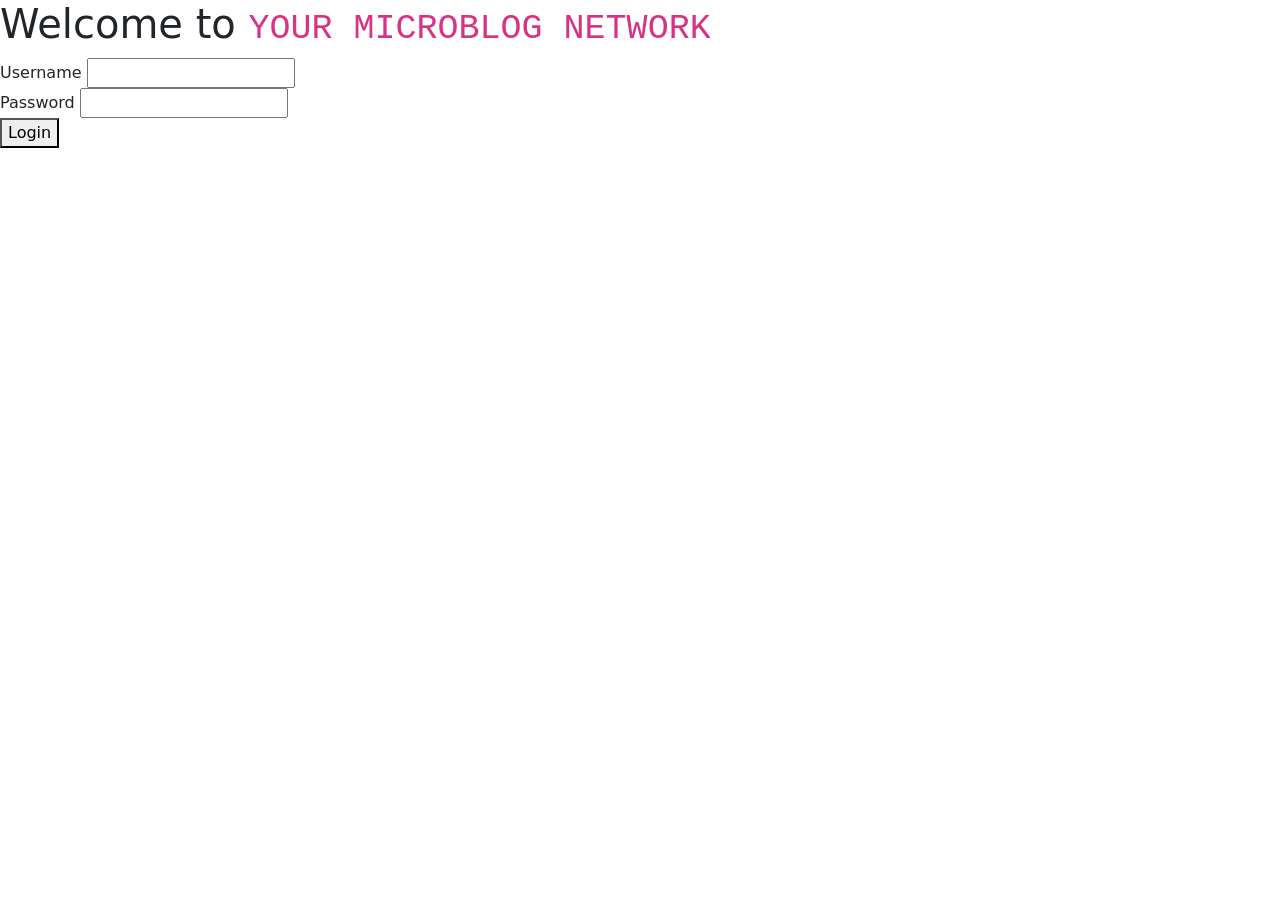
==== microbloglite-frontend/index.html @ 0294b579 "initial commit" ====
<!DOCTYPE html>
<html lang="en">
<head>
    <meta charset="UTF-8">
    <meta http-equiv="X-UA-Compatible" content="IE=edge">
    <meta name="viewport" content="width=device-width, initial-scale=1.0">

    <!-- Bootstrap -->
    <link href="https://cdn.jsdelivr.net/npm/bootstrap@5.3.0/dist/css/bootstrap.min.css" rel="stylesheet"
        integrity="sha384-9ndCyUaIbzAi2FUVXJi0CjmCapSmO7SnpJef0486qhLnuZ2cdeRhO02iuK6FUUVM" crossorigin="anonymous">
    <script src="https://cdn.jsdelivr.net/npm/bootstrap@5.3.0/dist/js/bootstrap.bundle.min.js"
        integrity="sha384-geWF76RCwLtnZ8qwWowPQNguL3RmwHVBC9FhGdlKrxdiJJigb/j/68SIy3Te4Bkz"
        crossorigin="anonymous"></script>

    <!-- Global CSS (CSS rules you want applied to all pages) -->
    <link rel="stylesheet" href="global.css">

    <!-- Page-specific CSS -->
    <link rel="stylesheet" href="landing.css">

    <title>Login to the Microblog Network!</title>

    <!-- Run BEFORE page is finished loading (before window.onload - don't add the `defer` attribute): -->
    <script src="./auth.js"></script>
    <script>
        // If the user IS logged in, redirect to posts.html
        if (isLoggedIn() === true) window.location.replace("posts.html");
    </script>
</head>
<body>

    <header>
        <h1>Welcome to <code>YOUR MICROBLOG NETWORK</code></h1>
    </header>

    <main>

        <form id="login">
            <div>
                <label for="username">Username</label>
                <input type="text" id="username" minlength="3">
            </div>

            <div>
                <label for="password">Password</label>
                <input type="password" id="password" minlength="6">
            </div>

            <button id="loginButton" type="submit">Login</button>
        </form>

    </main>

    <footer></footer>

    <!-- Page-specific code -->
    <script src="landing.js"></script>
</body>
</html>
---- microbloglite-frontend/global.css ----
/* Global CSS for all pages */

* {
    /* Sizing helper: See Workbook 1b, page 2-33. */
    box-sizing: border-box;

    /* 
       Vizualization helper: While styling or debugging your HTML & CSS, 
       uncomment the rule below to see all the boxes on your page more
       clearly! (Remove this outline before submitting: users won't 
       want to see it!)
    */
    /* outline: 1px dotted red; */
}

:root {
    font-size: 1rem;
}
---- microbloglite-frontend/landing.css ----
/* Landing Page CSS */
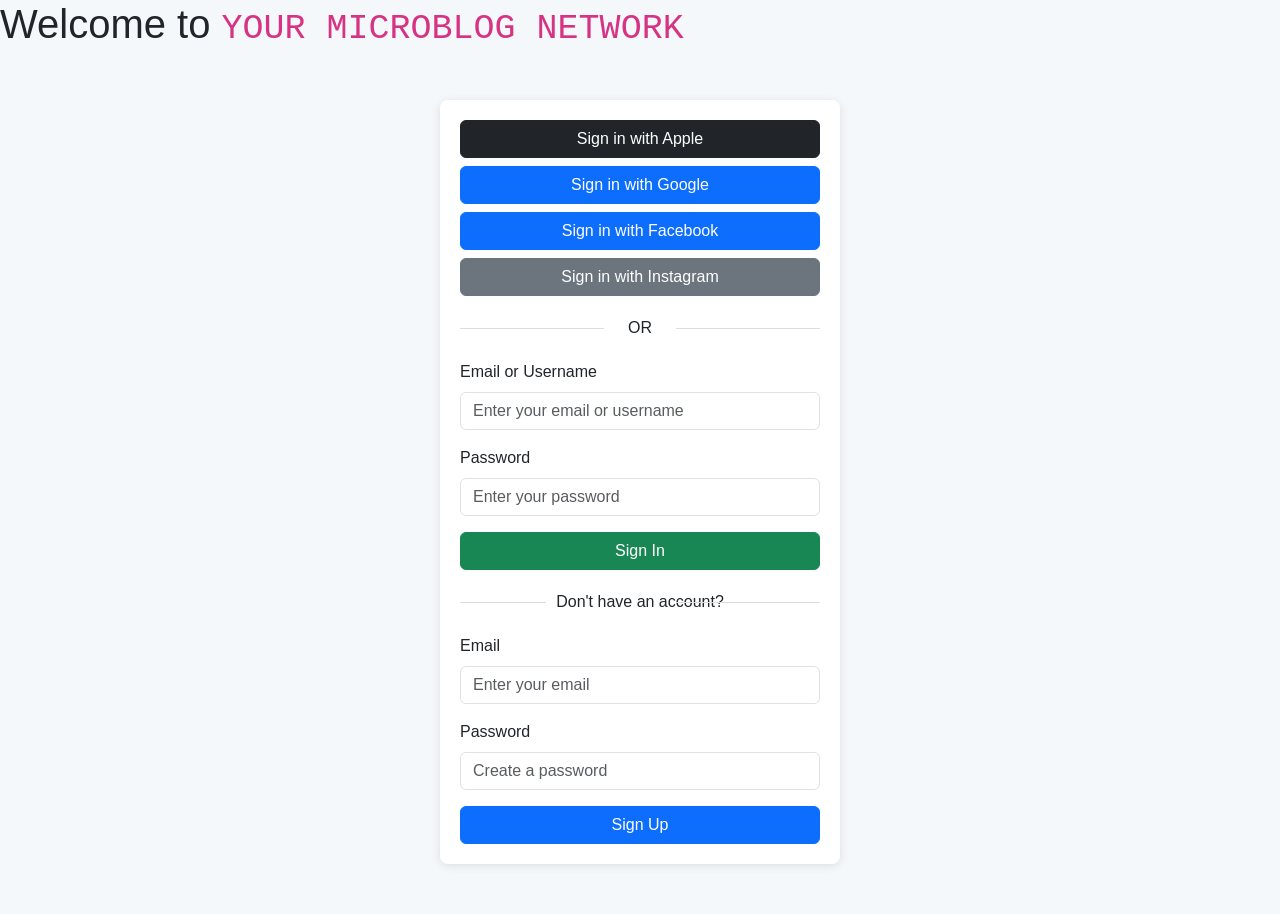
==== commit 6c9a235d: "Login-SignUp-Edit" ====
--- a/microbloglite-frontend/index.html
+++ b/microbloglite-frontend/index.html
@@ -33,22 +33,47 @@
         <h1>Welcome to <code>YOUR MICROBLOG NETWORK</code></h1>
     </header>
 
-    <main>
+    <main class="container">
 
+        <div class="social-buttons text-center">
+            <a href="https://www.icloud.com/" class="btn btn-dark d-block mb-2">Sign in with Apple</a>
+            <a href="https://accounts.google.com/signup/v2/kidaccountinfo?flowName=GlifWebSignIn&flowEntry=ServiceLogin&ddm=1" class="btn btn-primary d-block mb-2">Sign in with Google</a>
+            <a href="https://www.facebook.com/" class="btn btn-primary d-block mb-2">Sign in with Facebook</a>
+            <a href="https://www.instagram.com/accounts/emailsignup/" class="btn btn-secondary d-block">Sign in with Instagram</a>
+        </div>
+    
+        <!-- Divider -->
+        <div class="divider"><span>OR</span></div>
+    
+        <!-- Login Form -->
         <form id="login">
-            <div>
-                <label for="username">Username</label>
-                <input type="text" id="username" minlength="3">
+            <div class="mb-3">
+                <label for="username" class="form-label">Email or Username</label>
+                <input type="text" class="form-control" id="username" placeholder="Enter your email or username" required>
             </div>
-
-            <div>
-                <label for="password">Password</label>
-                <input type="password" id="password" minlength="6">
+            <div class="mb-3">
+                <label for="password" class="form-label">Password</label>
+                <input type="password" class="form-control" id="password" placeholder="Enter your password" required>
             </div>
-
-            <button id="loginButton" type="submit">Login</button>
+            <button type="submit" class="btn btn-success w-100">Sign In</button>
         </form>
-
+    
+        <!-- Divider -->
+        <div class="divider"><span>Don't have an account?</span></div>
+    
+        <!-- Sign-Up Form -->
+        <form id="signup">
+            <div class="mb-3">
+                <label for="newUsername" class="form-label">Email</label>
+                <input type="email" class="form-control" id="newUsername" placeholder="Enter your email" required>
+            </div>
+            <div class="mb-3">
+                <label for="newPassword" class="form-label">Password</label>
+                <input type="password" class="form-control" id="newPassword" placeholder="Create a password" required>
+            </div>
+            <button type="submit" class="btn btn-primary w-100">Sign Up</button>
+        </form>
+    </div>
     </main>
 
     <footer></footer>
--- a/microbloglite-frontend/landing.css
+++ b/microbloglite-frontend/landing.css
@@ -1 +1,42 @@
-/* Landing Page CSS */
+
+        body {
+            font-family: Arial, sans-serif;
+            background-color: #f5f8fa;
+        }
+        .container {
+            max-width: 400px;
+            margin: 50px auto;
+            padding: 20px;
+            background: #fff;
+            border-radius: 8px;
+            box-shadow: 0 2px 10px rgba(0, 0, 0, 0.1);
+        }
+        .social-buttons button {
+            width: 100%;
+            margin: 5px 0;
+        }
+        .divider {
+            text-align: center;
+            margin: 20px 0;
+            position: relative;
+        }
+        .divider::before, .divider::after {
+            content: '';
+            height: 1px;
+            width: 40%;
+            background: #ddd;
+            position: absolute;
+            top: 50%;
+        }
+        .divider::before {
+            left: 0;
+        }
+        .divider::after {
+            right: 0;
+        }
+        .divider span {
+            background: #fff;
+            padding: 0 10px;
+            position: relative;
+        }
+  
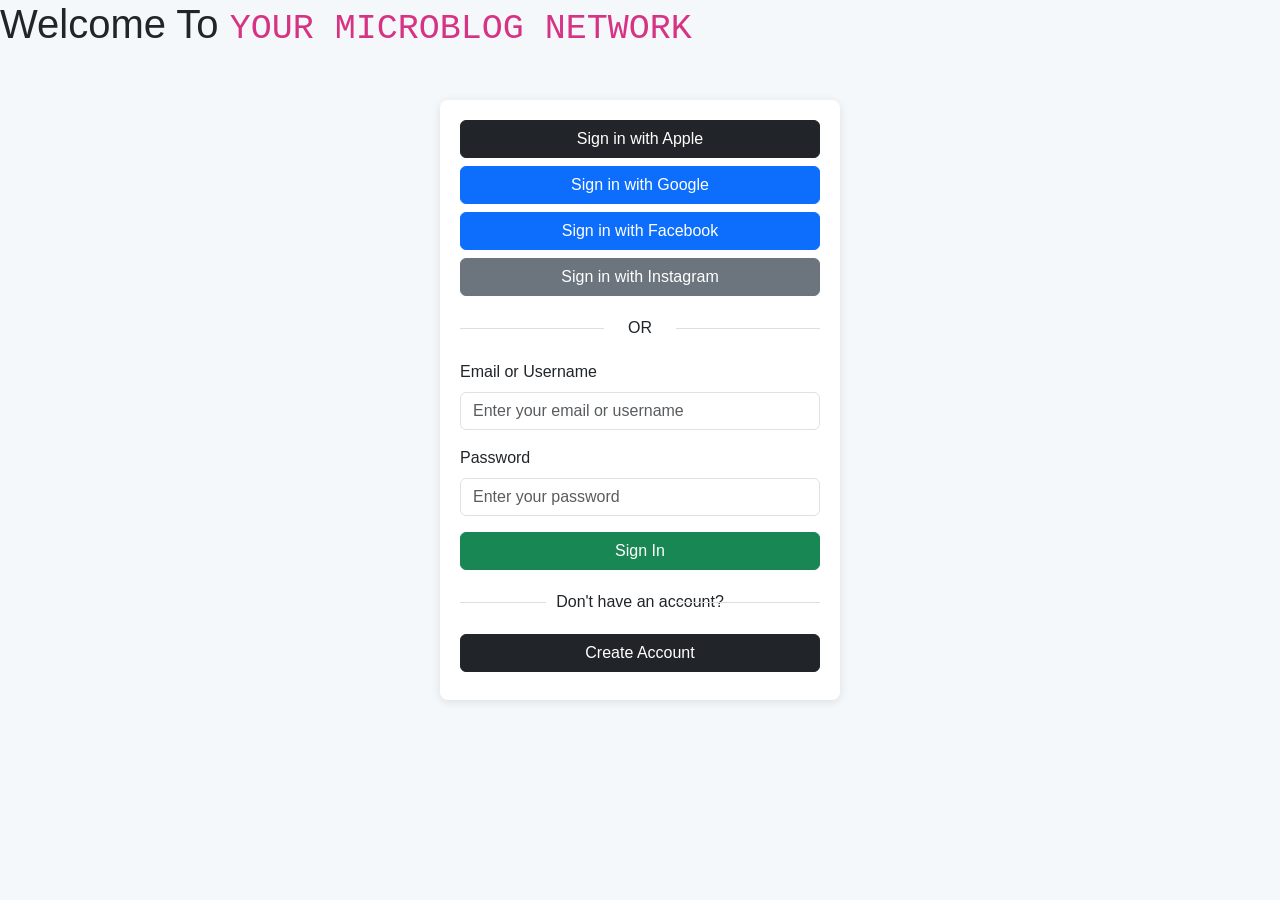
==== commit f79d1f0f: "LogIn.html" ====
--- a/microbloglite-frontend/index.html
+++ b/microbloglite-frontend/index.html
@@ -30,23 +30,23 @@
 <body>
 
     <header>
-        <h1>Welcome to <code>YOUR MICROBLOG NETWORK</code></h1>
+        <h1>Welcome To <code>YOUR MICROBLOG NETWORK</code></h1>
     </header>
 
     <main class="container">
-
+        <!-- Social Buttons -->
         <div class="social-buttons text-center">
             <a href="https://www.icloud.com/" class="btn btn-dark d-block mb-2">Sign in with Apple</a>
-            <a href="https://accounts.google.com/signup/v2/kidaccountinfo?flowName=GlifWebSignIn&flowEntry=ServiceLogin&ddm=1" class="btn btn-primary d-block mb-2">Sign in with Google</a>
+            <a href="https://accounts.google.com/signup" class="btn btn-primary d-block mb-2">Sign in with Google</a>
             <a href="https://www.facebook.com/" class="btn btn-primary d-block mb-2">Sign in with Facebook</a>
             <a href="https://www.instagram.com/accounts/emailsignup/" class="btn btn-secondary d-block">Sign in with Instagram</a>
         </div>
-    
+
         <!-- Divider -->
         <div class="divider"><span>OR</span></div>
-    
+
         <!-- Login Form -->
-        <form id="login">
+        <form id="loginForm">
             <div class="mb-3">
                 <label for="username" class="form-label">Email or Username</label>
                 <input type="text" class="form-control" id="username" placeholder="Enter your email or username" required>
@@ -55,25 +55,12 @@
                 <label for="password" class="form-label">Password</label>
                 <input type="password" class="form-control" id="password" placeholder="Enter your password" required>
             </div>
-            <button type="submit" class="btn btn-success w-100">Sign In</button>
+            <button type="submit" class="btn btn-success w-100 loginButton">Sign In</button>
         </form>
-    
+
         <!-- Divider -->
         <div class="divider"><span>Don't have an account?</span></div>
-    
-        <!-- Sign-Up Form -->
-        <form id="signup">
-            <div class="mb-3">
-                <label for="newUsername" class="form-label">Email</label>
-                <input type="email" class="form-control" id="newUsername" placeholder="Enter your email" required>
-            </div>
-            <div class="mb-3">
-                <label for="newPassword" class="form-label">Password</label>
-                <input type="password" class="form-control" id="newPassword" placeholder="Create a password" required>
-            </div>
-            <button type="submit" class="btn btn-primary w-100">Sign Up</button>
-        </form>
-    </div>
+        <a href="register.html" class="btn btn-dark d-block mb-2">Create Account</a>
     </main>
 
     <footer></footer>
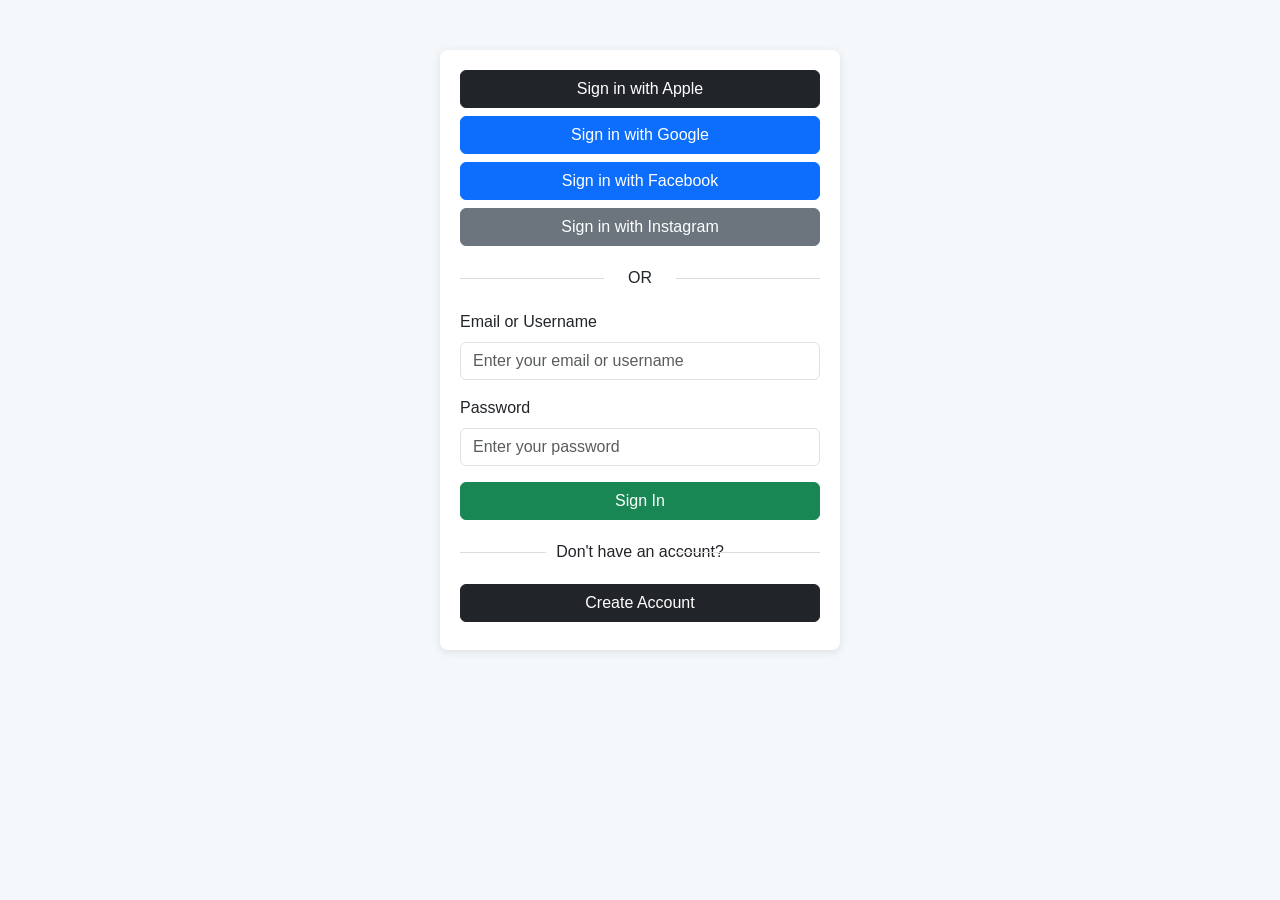
==== commit c7294313: "done.everything" ====
--- a/microbloglite-frontend/index.html
+++ b/microbloglite-frontend/index.html
@@ -28,11 +28,9 @@
     </script>
 </head>
 <body>
-
-    <header>
-        <h1>Welcome To <code>YOUR MICROBLOG NETWORK</code></h1>
-    </header>
-
+<header>
+    
+</header>
     <main class="container">
         <!-- Social Buttons -->
         <div class="social-buttons text-center">
--- a/microbloglite-frontend/landing.css
+++ b/microbloglite-frontend/landing.css
@@ -39,4 +39,46 @@
             padding: 0 10px;
             position: relative;
         }
-  
+        /* Nav-Bar */ 
+   /* Basic page styling for demonstration */
+body {
+    margin: 0; /* Remove default body margin */
+    font-family: sans-serif;
+}
+
+nav {
+    background-color: #f0f0f0; /* Example background color */
+    padding: 10px;
+    position: fixed; /* Fixed navbar */
+    top: 0;
+    left: 0;
+    width: 100%;
+    z-index: 100; /* Ensure it's on top */
+}
+
+.navbar-brand {
+    display: inline-block;
+    position: relative; /* For absolute positioning of the pseudo-element */
+    margin-left: 20px; /* Adjust left margin as needed */
+}
+
+.navbar-brand img {
+    width: 30px;
+    height: 30px;
+    transform: rotate(45deg);
+    overflow: hidden;
+    object-fit: cover;
+    border-radius: 5px;
+}
+
+.navbar-brand::before {
+    content: "";
+    position: absolute;
+    width: 21.21px; /* Adjust if image size changes */
+    height: 21.21px; /* Adjust if image size changes */
+    background-color: transparent;
+    border: 1px solid black; /* Adjust border color */
+    transform: rotate(-45deg);
+    margin-top: 4.25px; /* Adjust if image size changes */
+    margin-left: 4.25px; /* Adjust if image size changes */
+}
